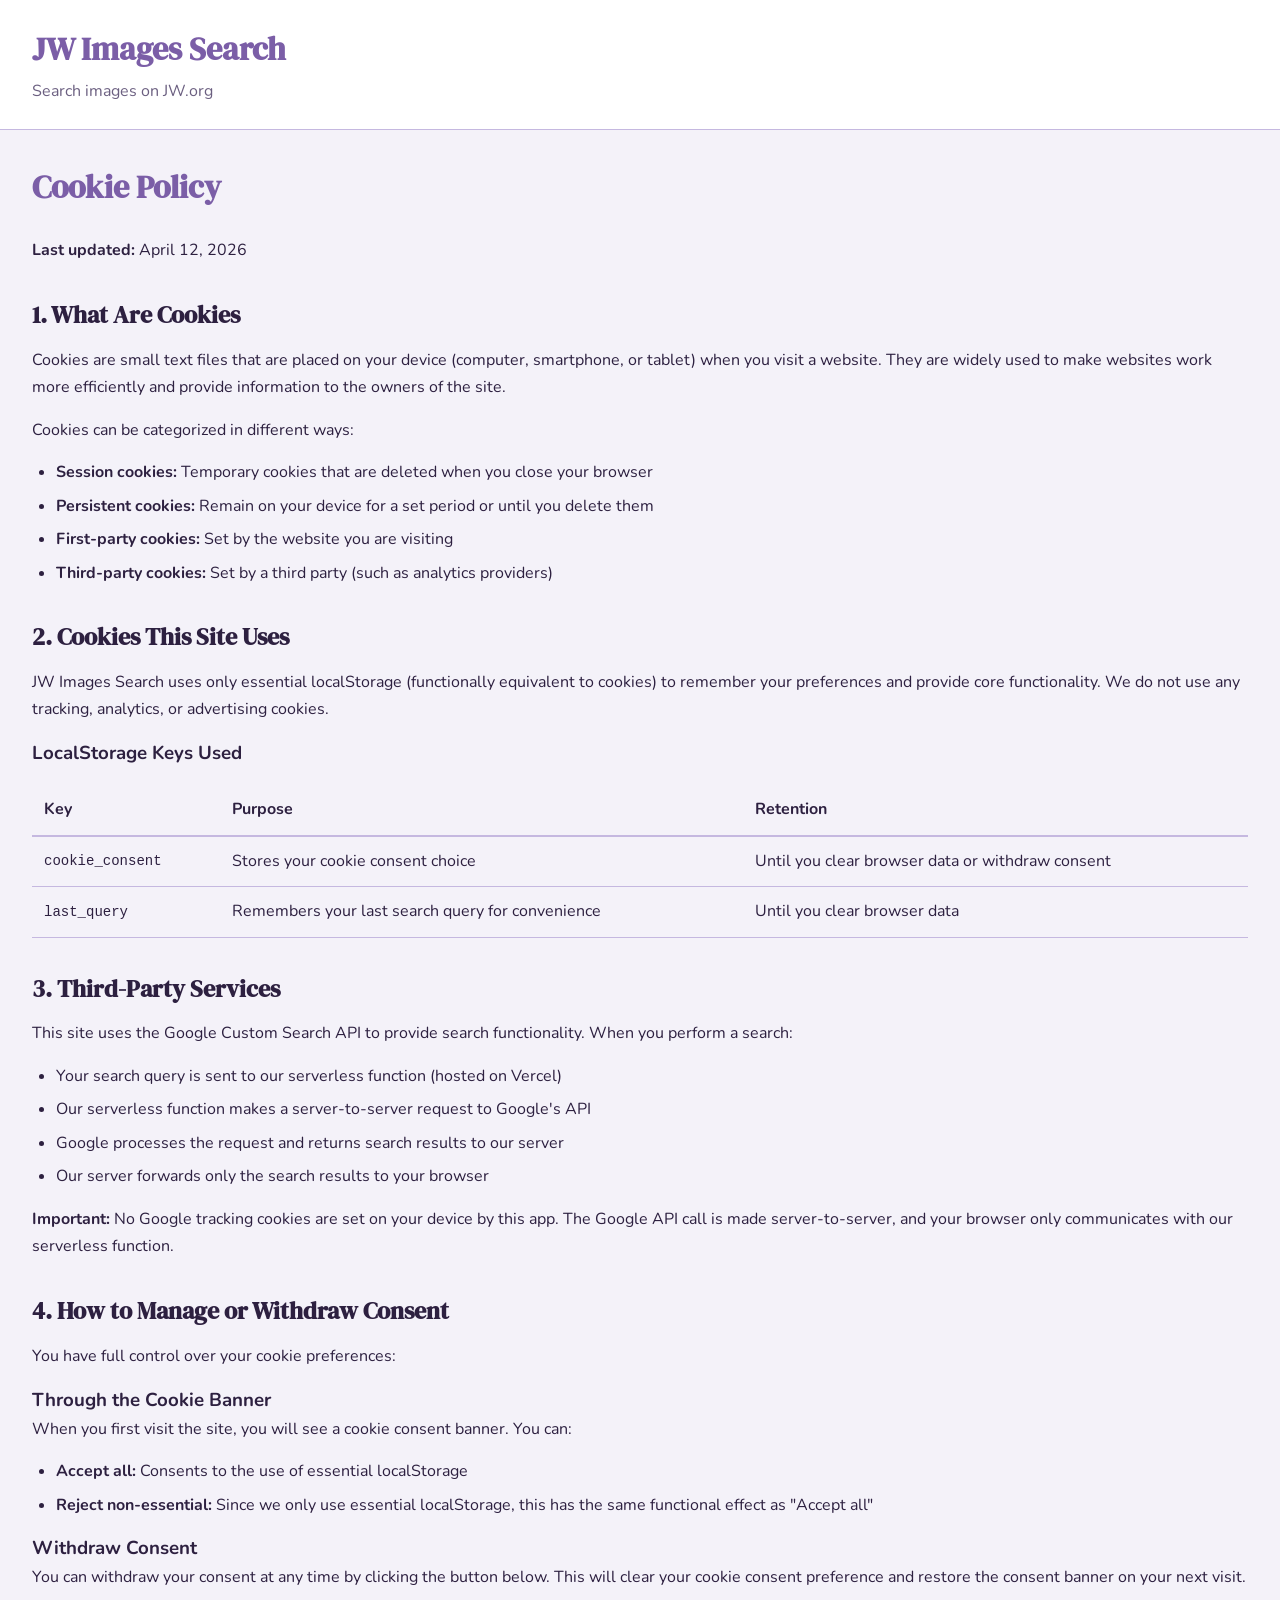
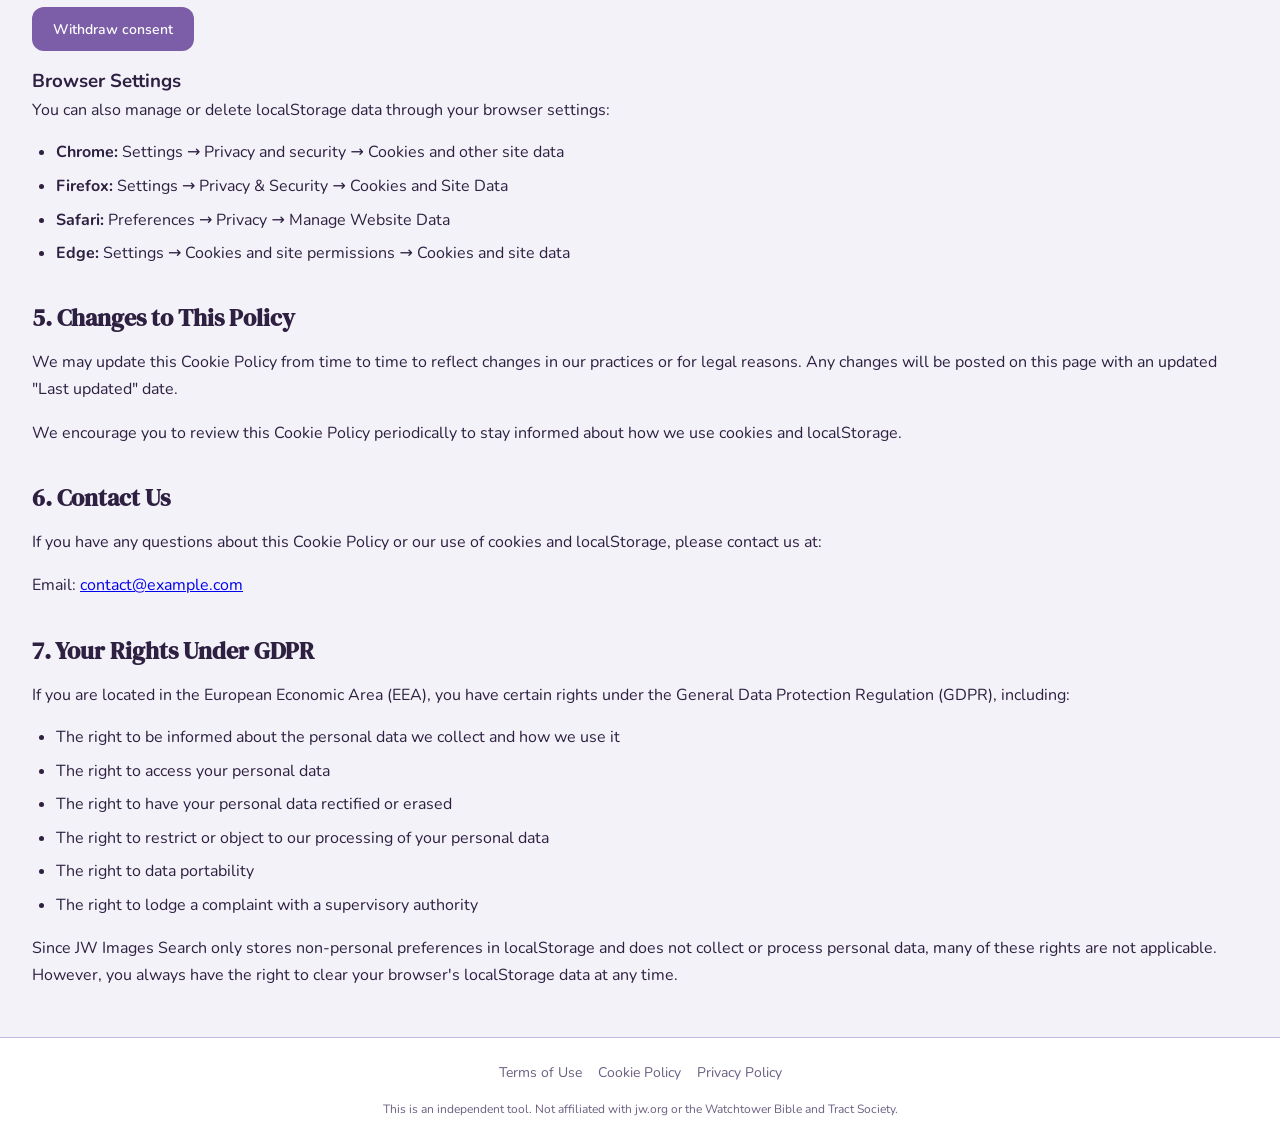
==== cookie-policy.html @ b86bfdc1 "First build" ====
<!DOCTYPE html>
<html lang="en">
<head>
  <meta charset="UTF-8">
  <meta name="viewport" content="width=device-width, initial-scale=1.0">
  <meta http-equiv="X-UA-Compatible" content="IE=edge">

  <title>Cookie Policy - JW Images Search</title>
  <meta name="description" content="Cookie Policy for JW Images Search - Information about how we use cookies">
  <meta name="theme-color" content="#7B5EA7">

  <link rel="canonical" href="https://YOUR_DOMAIN/cookie-policy.html">

  <!-- Google Fonts -->
  <link rel="preconnect" href="https://fonts.googleapis.com">
  <link rel="preconnect" href="https://fonts.gstatic.com" crossorigin>
  <link rel="stylesheet" href="https://fonts.googleapis.com/css2?family=DM+Serif+Display&family=Nunito:wght@400;500;600&display=swap">

  <!-- Stylesheet -->
  <link rel="stylesheet" href="/css/style.css">
</head>
<body>
  <a href="#main-content" class="skip-link">Skip to main content</a>

  <header role="banner">
    <div class="header-content">
      <h1 class="site-name"><a href="/" style="text-decoration: none; color: inherit;">JW Images Search</a></h1>
      <p class="site-tagline">Search images on JW.org</p>
    </div>
  </header>

  <main id="main-content" role="main" class="legal-page">
    <h1>Cookie Policy</h1>
    <p><strong>Last updated:</strong> <time datetime="2026-04-12">April 12, 2026</time></p>

    <h2>1. What Are Cookies</h2>
    <p>Cookies are small text files that are placed on your device (computer, smartphone, or tablet) when you visit a website. They are widely used to make websites work more efficiently and provide information to the owners of the site.</p>
    <p>Cookies can be categorized in different ways:</p>
    <ul>
      <li><strong>Session cookies:</strong> Temporary cookies that are deleted when you close your browser</li>
      <li><strong>Persistent cookies:</strong> Remain on your device for a set period or until you delete them</li>
      <li><strong>First-party cookies:</strong> Set by the website you are visiting</li>
      <li><strong>Third-party cookies:</strong> Set by a third party (such as analytics providers)</li>
    </ul>

    <h2>2. Cookies This Site Uses</h2>
    <p>JW Images Search uses only essential localStorage (functionally equivalent to cookies) to remember your preferences and provide core functionality. We do not use any tracking, analytics, or advertising cookies.</p>

    <h3>LocalStorage Keys Used</h3>
    <table style="width: 100%; border-collapse: collapse; margin: 1rem 0;">
      <thead>
        <tr style="border-bottom: 2px solid var(--colour-border);">
          <th style="text-align: left; padding: 0.75rem;">Key</th>
          <th style="text-align: left; padding: 0.75rem;">Purpose</th>
          <th style="text-align: left; padding: 0.75rem;">Retention</th>
        </tr>
      </thead>
      <tbody>
        <tr style="border-bottom: 1px solid var(--colour-border);">
          <td style="padding: 0.75rem; font-family: var(--font-mono); font-size: var(--text-sm);">cookie_consent</td>
          <td style="padding: 0.75rem;">Stores your cookie consent choice</td>
          <td style="padding: 0.75rem;">Until you clear browser data or withdraw consent</td>
        </tr>
        <tr style="border-bottom: 1px solid var(--colour-border);">
          <td style="padding: 0.75rem; font-family: var(--font-mono); font-size: var(--text-sm);">last_query</td>
          <td style="padding: 0.75rem;">Remembers your last search query for convenience</td>
          <td style="padding: 0.75rem;">Until you clear browser data</td>
        </tr>
      </tbody>
    </table>

    <h2>3. Third-Party Services</h2>
    <p>This site uses the Google Custom Search API to provide search functionality. When you perform a search:</p>
    <ul>
      <li>Your search query is sent to our serverless function (hosted on Vercel)</li>
      <li>Our serverless function makes a server-to-server request to Google's API</li>
      <li>Google processes the request and returns search results to our server</li>
      <li>Our server forwards only the search results to your browser</li>
    </ul>
    <p><strong>Important:</strong> No Google tracking cookies are set on your device by this app. The Google API call is made server-to-server, and your browser only communicates with our serverless function.</p>

    <h2>4. How to Manage or Withdraw Consent</h2>
    <p>You have full control over your cookie preferences:</p>

    <h3>Through the Cookie Banner</h3>
    <p>When you first visit the site, you will see a cookie consent banner. You can:</p>
    <ul>
      <li><strong>Accept all:</strong> Consents to the use of essential localStorage</li>
      <li><strong>Reject non-essential:</strong> Since we only use essential localStorage, this has the same functional effect as "Accept all"</li>
    </ul>

    <h3>Withdraw Consent</h3>
    <p>You can withdraw your consent at any time by clicking the button below. This will clear your cookie consent preference and restore the consent banner on your next visit.</p>
    <p>
      <button class="btn btn-primary" data-action="withdraw-consent" type="button">
        Withdraw consent
      </button>
    </p>

    <h3>Browser Settings</h3>
    <p>You can also manage or delete localStorage data through your browser settings:</p>
    <ul>
      <li><strong>Chrome:</strong> Settings → Privacy and security → Cookies and other site data</li>
      <li><strong>Firefox:</strong> Settings → Privacy & Security → Cookies and Site Data</li>
      <li><strong>Safari:</strong> Preferences → Privacy → Manage Website Data</li>
      <li><strong>Edge:</strong> Settings → Cookies and site permissions → Cookies and site data</li>
    </ul>

    <h2>5. Changes to This Policy</h2>
    <p>We may update this Cookie Policy from time to time to reflect changes in our practices or for legal reasons. Any changes will be posted on this page with an updated "Last updated" date.</p>
    <p>We encourage you to review this Cookie Policy periodically to stay informed about how we use cookies and localStorage.</p>

    <h2>6. Contact Us</h2>
    <p>If you have any questions about this Cookie Policy or our use of cookies and localStorage, please contact us at:</p>
    <p>Email: <a href="mailto:contact@example.com">contact@example.com</a></p>

    <h2>7. Your Rights Under GDPR</h2>
    <p>If you are located in the European Economic Area (EEA), you have certain rights under the General Data Protection Regulation (GDPR), including:</p>
    <ul>
      <li>The right to be informed about the personal data we collect and how we use it</li>
      <li>The right to access your personal data</li>
      <li>The right to have your personal data rectified or erased</li>
      <li>The right to restrict or object to our processing of your personal data</li>
      <li>The right to data portability</li>
      <li>The right to lodge a complaint with a supervisory authority</li>
    </ul>
    <p>Since JW Images Search only stores non-personal preferences in localStorage and does not collect or process personal data, many of these rights are not applicable. However, you always have the right to clear your browser's localStorage data at any time.</p>
  </main>

  <footer role="contentinfo">
    <div class="footer-content">
      <nav class="footer-links" aria-label="Footer navigation">
        <a href="/terms-of-use.html">Terms of Use</a>
        <a href="/cookie-policy.html">Cookie Policy</a>
        <a href="/privacy-policy.html">Privacy Policy</a>
      </nav>
      <p class="footer-disclaimer">
        This is an independent tool. Not affiliated with jw.org or the Watchtower Bible and Tract Society.
      </p>
    </div>
  </footer>

  <!-- Withdraw Consent Script -->
  <script>
    document.addEventListener('DOMContentLoaded', function() {
      const withdrawBtn = document.querySelector('[data-action="withdraw-consent"]');
      if (withdrawBtn) {
        withdrawBtn.addEventListener('click', function() {
          localStorage.removeItem('cookie_consent');
          window.location.reload();
        });
      }
    });
  </script>
</body>
</html>
---- css/style.css ----
/* JW Images Search - Lavender Dusk Design System */

:root {
  /* Base surfaces */
  --colour-bg:           #F4F2F9;
  --colour-surface:      #FFFFFF;
  --colour-surface-2:    #EDE9F6;

  /* Brand */
  --colour-primary:      #7B5EA7;
  --colour-primary-dark: #5C4280;
  --colour-accent:       #B39DDB;
  --colour-accent-light: #D8CFEF;

  /* Text */
  --colour-text:         #2D2040;
  --colour-text-muted:   #6B5F80;
  --colour-text-on-primary: #FFFFFF;

  /* Borders */
  --colour-border:       #C5B8E0;
  --colour-border-focus: #7B5EA7;

  /* Feedback */
  --colour-error:        #B00020;
  --colour-error-bg:     #FDECEA;
  --colour-success:      #1B6B3A;

  /* Spacing & shape */
  --radius-sm:    6px;
  --radius-md:    12px;
  --radius-lg:    20px;
  --shadow-card:  0 2px 8px rgba(75, 50, 120, 0.10);
  --shadow-modal: 0 8px 32px rgba(75, 50, 120, 0.22);

  /* Typography scale */
  --font-display: 'DM Serif Display', Georgia, serif;
  --font-body:    'Nunito', system-ui, sans-serif;
  --font-mono:    'JetBrains Mono', monospace;
  --text-xs:   0.75rem;
  --text-sm:   0.875rem;
  --text-base: 1rem;
  --text-lg:   1.125rem;
  --text-xl:   1.5rem;
  --text-2xl:  2rem;
  --text-3xl:  2.75rem;
}

/* Reset & Base */
*, *::before, *::after {
  box-sizing: border-box;
  margin: 0;
  padding: 0;
}

html {
  font-size: 16px;
  scroll-behavior: smooth;
}

@media (prefers-reduced-motion: reduce) {
  html {
    scroll-behavior: auto;
  }
}

body {
  font-family: var(--font-body);
  font-size: var(--text-base);
  color: var(--colour-text);
  background: var(--colour-bg);
  line-height: 1.6;
  min-height: 100vh;
  display: flex;
  flex-direction: column;
}

/* Skip Link */
.skip-link {
  position: absolute;
  top: -100%;
  left: 1rem;
  background: var(--colour-primary);
  color: var(--colour-text-on-primary);
  padding: 0.5rem 1rem;
  border-radius: var(--radius-md);
  font-weight: 600;
  z-index: 9999;
  transition: top 0.2s;
}

@media (prefers-reduced-motion: no-preference) {
  .skip-link {
    transition: top 0.2s;
  }
}

.skip-link:focus {
  top: 1rem;
  outline: 3px solid var(--colour-border-focus);
  outline-offset: 3px;
}

/* Focus Styles */
:focus {
  outline: 3px solid var(--colour-border-focus);
  outline-offset: 3px;
}

:focus:not(:focus-visible) {
  outline: none;
}

:focus-visible {
  outline: 3px solid var(--colour-border-focus);
  outline-offset: 3px;
}

/* Header */
header[role="banner"] {
  background: var(--colour-surface);
  border-bottom: 1px solid var(--colour-border);
  padding: 1.5rem 2rem;
}

.header-content {
  max-width: 1400px;
  margin: 0 auto;
}

.site-name {
  font-family: var(--font-display);
  font-size: var(--text-2xl);
  color: var(--colour-primary);
  margin: 0;
}

.site-tagline {
  color: var(--colour-text-muted);
  font-size: var(--text-base);
  margin-top: 0.25rem;
}

/* Main Content */
main {
  flex: 1;
  max-width: 1400px;
  margin: 0 auto;
  padding: 2rem;
  width: 100%;
}

/* Search Section */
.search-section {
  margin-bottom: 2rem;
}

.search-form {
  display: flex;
  gap: 0.75rem;
  max-width: 600px;
  margin: 0 auto;
}

.search-input-wrapper {
  flex: 1;
  position: relative;
}

.search-input {
  width: 100%;
  padding: 0.75rem 1rem;
  font-size: var(--text-base);
  font-family: var(--font-body);
  border: 2px solid var(--colour-border);
  border-radius: var(--radius-md);
  background: var(--colour-surface);
  color: var(--colour-text);
  transition: border-color 0.15s;
}

.search-input:focus {
  border-color: var(--colour-primary);
  outline: none;
  box-shadow: 0 0 0 3px var(--colour-accent-light);
}

.search-input::placeholder {
  color: var(--colour-text-muted);
}

.search-error {
  color: var(--colour-error);
  font-size: var(--text-sm);
  margin-top: 0.5rem;
  display: none;
}

.search-error[aria-hidden="false"] {
  display: block;
}

.search-button {
  display: inline-flex;
  align-items: center;
  gap: 0.5rem;
  padding: 0.75rem 1.5rem;
  background: var(--colour-primary);
  color: var(--colour-text-on-primary);
  border: none;
  border-radius: var(--radius-md);
  font-family: var(--font-body);
  font-size: var(--text-base);
  font-weight: 600;
  cursor: pointer;
  transition: background 0.15s, transform 0.1s;
  min-height: 48px;
  min-width: 48px;
}

@media (prefers-reduced-motion: no-preference) {
  .search-button {
    transition: background 0.15s, transform 0.1s;
  }
}

.search-button:hover {
  background: var(--colour-primary-dark);
}

.search-button:active {
  transform: scale(0.97);
}

.search-button svg {
  width: 20px;
  height: 20px;
}

/* Results Section */
.results-section {
  margin-top: 2rem;
}

.results-info {
  text-align: center;
  color: var(--colour-text-muted);
  margin-bottom: 1rem;
  font-size: var(--text-sm);
}

.results-grid {
  column-count: 2;
  column-gap: 12px;
}

@media (min-width: 600px) {
  .results-grid {
    column-count: 3;
  }
}

@media (min-width: 900px) {
  .results-grid {
    column-count: 4;
  }
}

@media (min-width: 1200px) {
  .results-grid {
    column-count: 5;
  }
}

@supports (grid-template-rows: masonry) {
  .results-grid {
    display: grid;
    grid-template-columns: repeat(auto-fill, minmax(180px, 1fr));
    grid-template-rows: masonry;
    gap: 12px;
    column-count: unset;
  }
}

.result-card {
  break-inside: avoid;
  margin-bottom: 12px;
  opacity: 0;
  transform: translateY(12px);
}

@media (prefers-reduced-motion: no-preference) {
  .result-card {
    animation: fadeIn 0.3s ease forwards;
  }

  @keyframes fadeIn {
    to {
      opacity: 1;
      transform: translateY(0);
    }
  }
}

.card-trigger {
  display: block;
  width: 100%;
  padding: 0;
  border: none;
  background: transparent;
  cursor: pointer;
  position: relative;
  border-radius: var(--radius-md);
  overflow: hidden;
  min-height: 48px;
  min-width: 48px;
}

.card-trigger img {
  display: block;
  width: 100%;
  height: auto;
  border-radius: var(--radius-md);
  background: var(--colour-accent-light);
}

.card-overlay {
  position: absolute;
  bottom: 0;
  left: 0;
  right: 0;
  background: linear-gradient(transparent, rgba(0, 0, 0, 0.7));
  padding: 2rem 0.75rem 0.75rem;
  opacity: 0;
  transition: opacity 0.2s;
}

@media (prefers-reduced-motion: no-preference) {
  .card-overlay {
    transition: opacity 0.2s;
  }
}

.card-trigger:hover .card-overlay,
.card-trigger:focus .card-overlay {
  opacity: 1;
}

.card-domain {
  color: var(--colour-text-on-primary);
  font-size: var(--text-xs);
  font-weight: 600;
}

/* Spinner */
.spinner-container {
  display: flex;
  justify-content: center;
  padding: 2rem;
}

.spinner {
  width: 32px;
  height: 32px;
  border: 3px solid var(--colour-accent-light);
  border-top-color: var(--colour-primary);
  border-radius: 50%;
}

@media (prefers-reduced-motion: no-preference) {
  .spinner {
    animation: spin 0.8s linear infinite;
  }

  @keyframes spin {
    to {
      transform: rotate(360deg);
    }
  }
}

/* Infinite Scroll Sentinel */
.scroll-sentinel {
  height: 1px;
  width: 100%;
}

/* Lightbox */
#lightbox {
  display: none;
  position: fixed;
  inset: 0;
  z-index: 500;
  align-items: center;
  justify-content: center;
}

#lightbox[aria-hidden="false"] {
  display: flex;
}

.lightbox-backdrop {
  position: absolute;
  inset: 0;
  background: rgba(20, 10, 40, 0.75);
}

.lightbox-panel {
  position: relative;
  background: var(--colour-surface);
  border-radius: var(--radius-lg);
  max-width: min(90vw, 900px);
  max-height: 90vh;
  overflow-y: auto;
  padding: 1.5rem;
  display: flex;
  flex-direction: column;
  gap: 1rem;
  z-index: 1;
}

.lightbox-close {
  position: absolute;
  top: 1rem;
  right: 1rem;
  width: 40px;
  height: 40px;
  border: none;
  background: var(--colour-surface-2);
  border-radius: var(--radius-md);
  cursor: pointer;
  display: flex;
  align-items: center;
  justify-content: center;
  transition: background 0.15s;
  min-height: 44px;
  min-width: 44px;
}

@media (prefers-reduced-motion: no-preference) {
  .lightbox-close {
    transition: background 0.15s;
  }
}

.lightbox-close:hover {
  background: var(--colour-accent-light);
}

.lightbox-close svg {
  width: 24px;
  height: 24px;
  color: var(--colour-text);
}

.lightbox-img-wrap {
  display: flex;
  justify-content: center;
}

.lightbox-img-wrap img {
  max-width: 100%;
  max-height: 65vh;
  object-fit: contain;
  border-radius: var(--radius-md);
}

.lightbox-footer {
  display: flex;
  flex-wrap: wrap;
  justify-content: space-between;
  align-items: center;
  gap: 1rem;
}

.lightbox-title {
  font-size: var(--text-base);
  color: var(--colour-text);
  margin: 0;
  flex: 1;
}

.lightbox-source {
  display: inline-flex;
  align-items: center;
  gap: 0.5rem;
  padding: 0.55rem 1.2rem;
  background: var(--colour-primary);
  color: var(--colour-text-on-primary);
  border-radius: var(--radius-md);
  text-decoration: none;
  font-weight: 600;
  font-size: var(--text-sm);
  transition: background 0.15s;
  min-height: 44px;
}

@media (prefers-reduced-motion: no-preference) {
  .lightbox-source {
    transition: background 0.15s;
  }
}

.lightbox-source:hover {
  background: var(--colour-primary-dark);
}

.lightbox-source svg {
  width: 16px;
  height: 16px;
}

/* Cookie Banner */
.cookie-banner {
  position: sticky;
  bottom: 0;
  background: var(--colour-surface-2);
  border-top: 1px solid var(--colour-border);
  padding: 1rem 1.5rem;
  display: flex;
  flex-wrap: wrap;
  gap: 0.75rem;
  align-items: center;
  z-index: 100;
}

.cookie-banner-text {
  flex: 1 1 100%;
  font-size: var(--text-sm);
  color: var(--colour-text);
}

@media (min-width: 600px) {
  .cookie-banner-text {
    flex-basis: auto;
  }
}

.cookie-banner a {
  color: var(--colour-primary);
  text-decoration: underline;
}

/* Buttons */
.btn {
  display: inline-flex;
  align-items: center;
  gap: 0.4rem;
  padding: 0.55rem 1.2rem;
  border-radius: var(--radius-md);
  font-family: var(--font-body);
  font-size: var(--text-sm);
  font-weight: 600;
  cursor: pointer;
  border: 2px solid transparent;
  transition: background 0.15s, border-color 0.15s, transform 0.1s;
  min-height: 44px;
}

@media (prefers-reduced-motion: no-preference) {
  .btn {
    transition: background 0.15s, border-color 0.15s, transform 0.1s;
  }
}

.btn:active {
  transform: scale(0.97);
}

.btn-primary {
  background: var(--colour-primary);
  color: var(--colour-text-on-primary);
}

.btn-primary:hover {
  background: var(--colour-primary-dark);
}

.btn-ghost {
  background: transparent;
  border-color: var(--colour-border);
  color: var(--colour-text);
}

.btn-ghost:hover {
  background: var(--colour-accent-light);
}

/* Footer */
footer[role="contentinfo"] {
  background: var(--colour-surface);
  border-top: 1px solid var(--colour-border);
  padding: 1.5rem 2rem;
  margin-top: auto;
}

.footer-content {
  max-width: 1400px;
  margin: 0 auto;
  text-align: center;
}

.footer-links {
  display: flex;
  flex-wrap: wrap;
  justify-content: center;
  gap: 1rem;
  margin-bottom: 1rem;
}

.footer-links a {
  color: var(--colour-text-muted);
  text-decoration: none;
  font-size: var(--text-sm);
}

.footer-links a:hover {
  color: var(--colour-primary);
  text-decoration: underline;
}

.footer-disclaimer {
  color: var(--colour-text-muted);
  font-size: var(--text-xs);
  max-width: 600px;
  margin: 0 auto;
}

/* Legal Pages */
.legal-page main {
  max-width: 800px;
}

.legal-page h1 {
  font-family: var(--font-display);
  font-size: var(--text-2xl);
  color: var(--colour-primary);
  margin-bottom: 1.5rem;
}

.legal-page h2 {
  font-family: var(--font-display);
  font-size: var(--text-xl);
  color: var(--colour-text);
  margin-top: 2rem;
  margin-bottom: 0.75rem;
}

.legal-page p {
  margin-bottom: 1rem;
  line-height: 1.7;
}

.legal-page ul {
  margin-bottom: 1rem;
  padding-left: 1.5rem;
}

.legal-page li {
  margin-bottom: 0.5rem;
}

/* Utility Classes */
.visually-hidden {
  position: absolute;
  width: 1px;
  height: 1px;
  padding: 0;
  margin: -1px;
  overflow: hidden;
  clip: rect(0, 0, 0, 0);
  white-space: nowrap;
  border: 0;
}

.text-center {
  text-align: center;
}

.mt-1 { margin-top: 0.5rem; }
.mt-2 { margin-top: 1rem; }
.mt-3 { margin-top: 1.5rem; }
.mb-1 { margin-bottom: 0.5rem; }
.mb-2 { margin-bottom: 1rem; }
.mb-3 { margin-bottom: 1.5rem; }

/* Empty State */
.empty-state {
  text-align: center;
  padding: 4rem 2rem;
  color: var(--colour-text-muted);
}

.empty-state-icon {
  width: 64px;
  height: 64px;
  margin-bottom: 1rem;
  opacity: 0.5;
}

/* Error State */
.error-state {
  text-align: center;
  padding: 2rem;
  background: var(--colour-error-bg);
  border-radius: var(--radius-md);
  color: var(--colour-error);
}

/* Loading State */
.loading-state {
  text-align: center;
  padding: 2rem;
  color: var(--colour-text-muted);
}
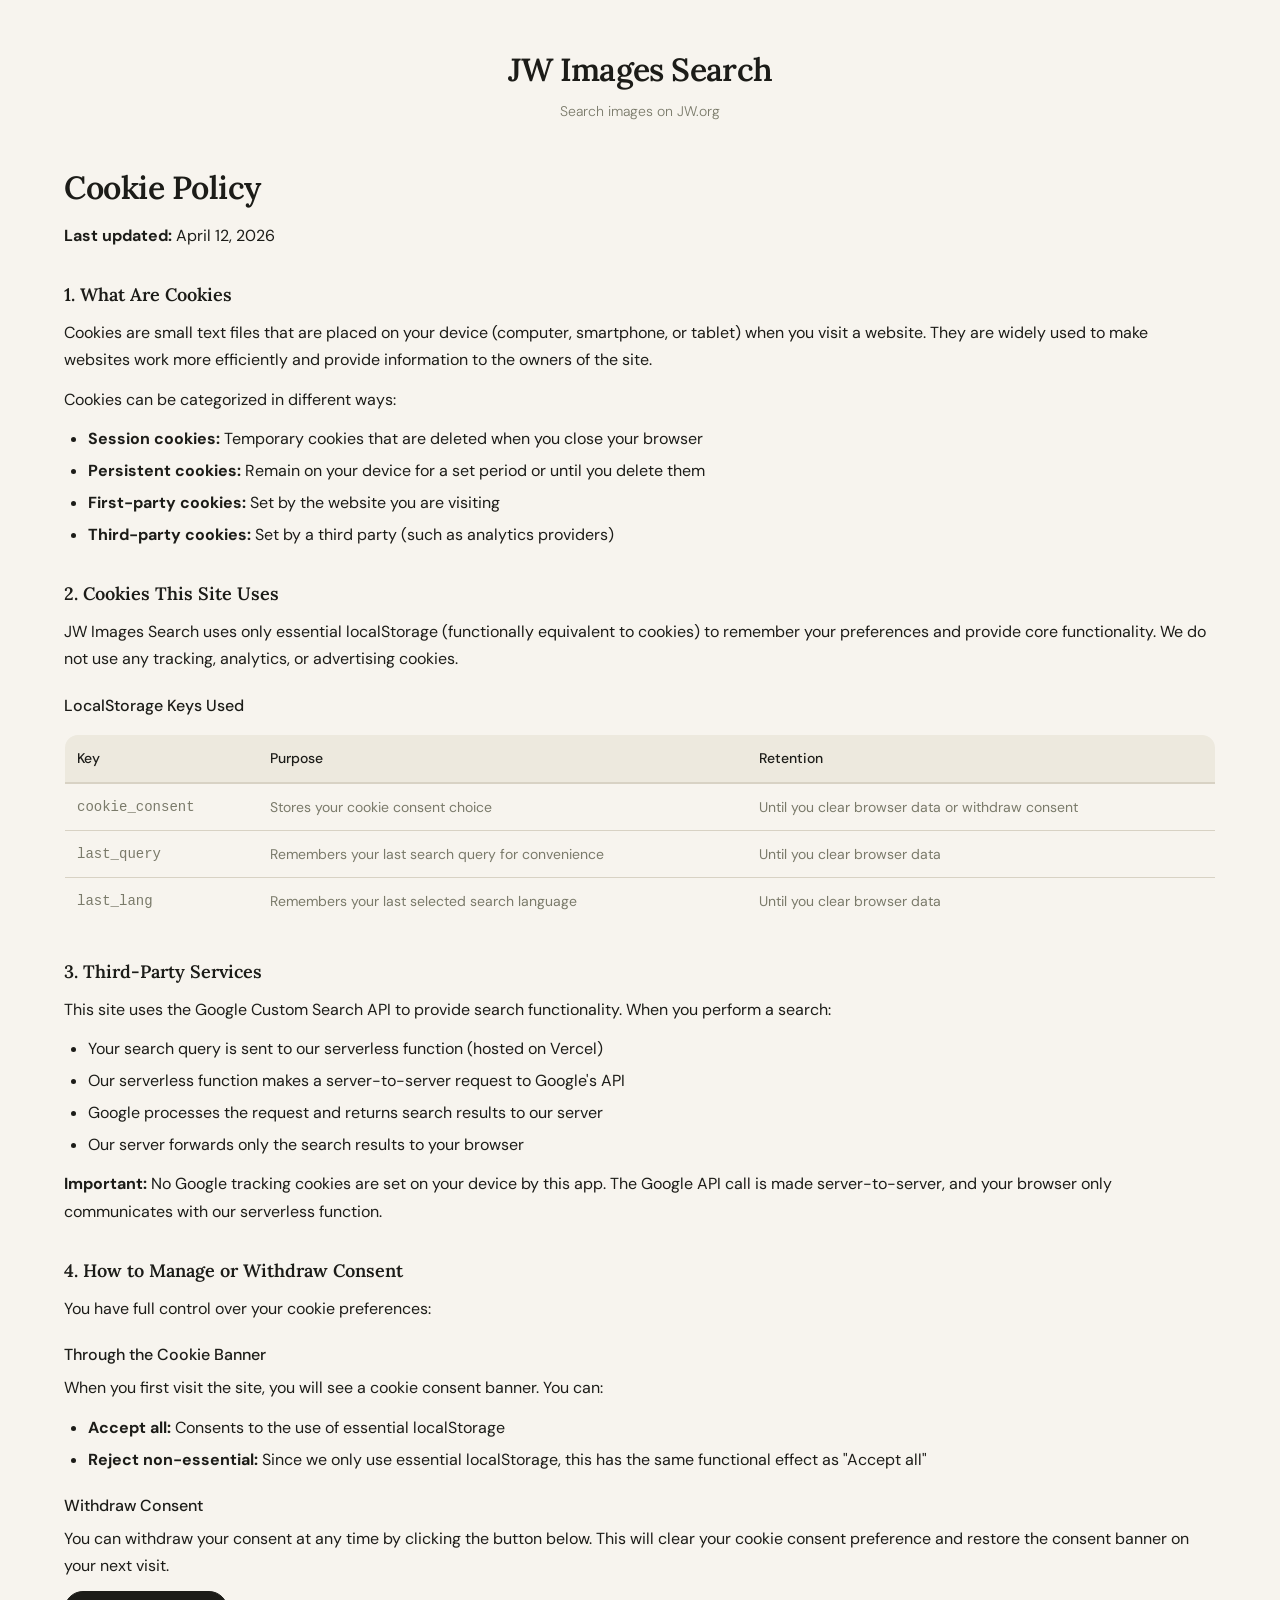
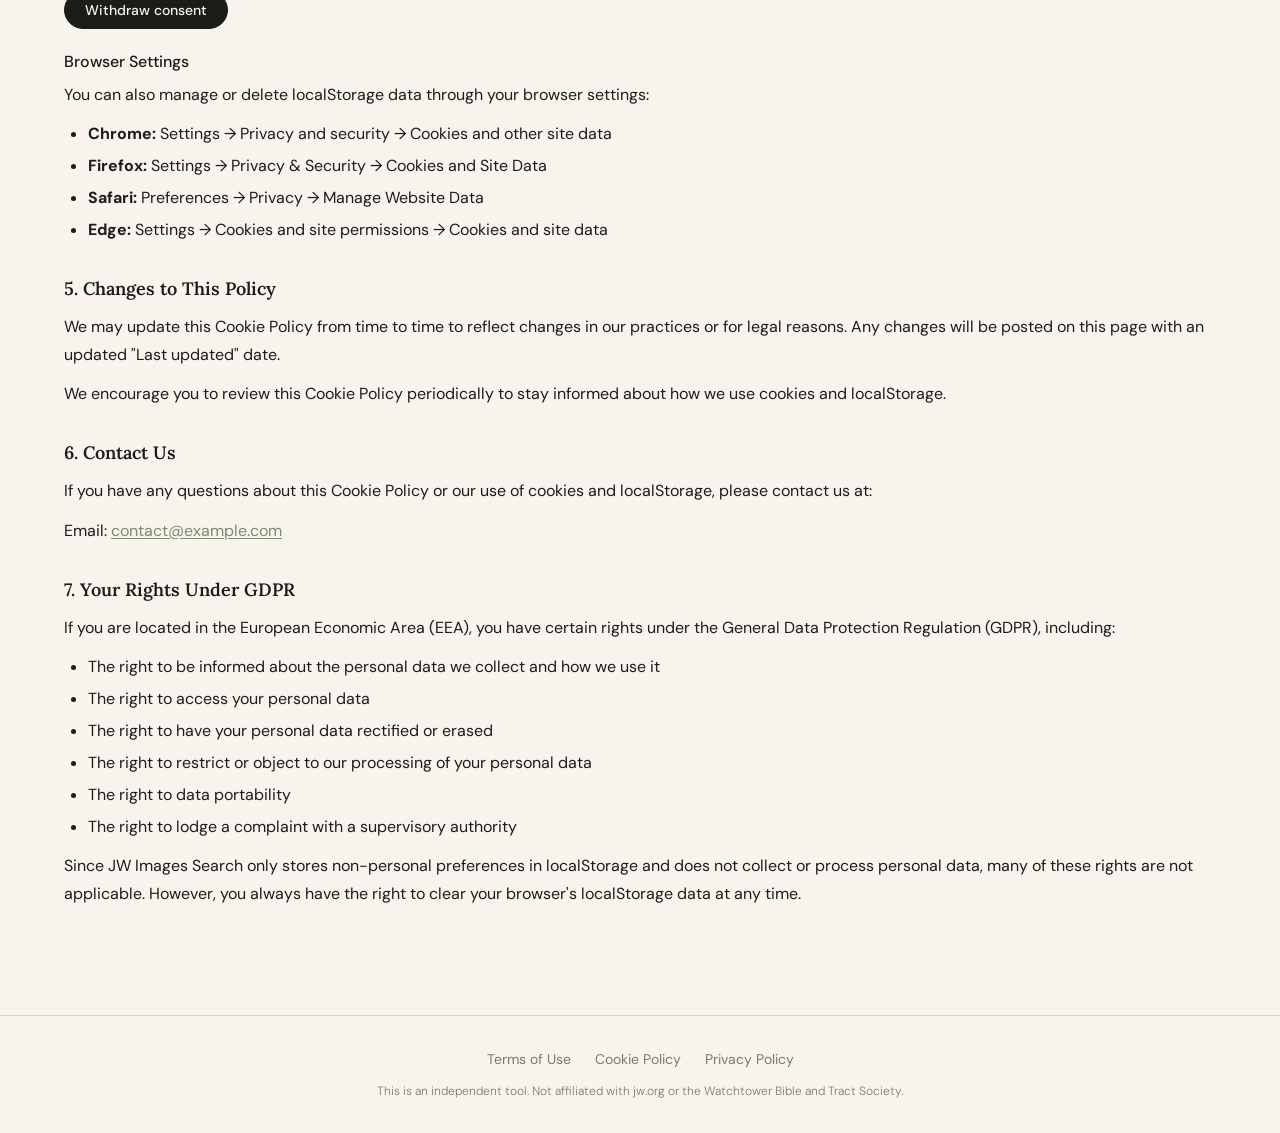
==== commit 9b028eaa: "More languages support" ====
--- a/cookie-policy.html
+++ b/cookie-policy.html
@@ -64,6 +64,11 @@
         <tr style="border-bottom: 1px solid var(--colour-border);">
           <td style="padding: 0.75rem; font-family: var(--font-mono); font-size: var(--text-sm);">last_query</td>
           <td style="padding: 0.75rem;">Remembers your last search query for convenience</td>
+          <td style="padding: 0.75rem;">Until you clear browser data</td>
+        </tr>
+        <tr style="border-bottom: 1px solid var(--colour-border);">
+          <td style="padding: 0.75rem; font-family: var(--font-mono); font-size: var(--text-sm);">last_lang</td>
+          <td style="padding: 0.75rem;">Remembers your last selected search language</td>
           <td style="padding: 0.75rem;">Until you clear browser data</td>
         </tr>
       </tbody>
--- a/css/style.css
+++ b/css/style.css
@@ -1,42 +1,57 @@
-/* JW Images Search - Lavender Dusk Design System */
-
+/* ============================================================
+   JW Images Search — Sand & Sage Design System
+   Warm parchment palette · Editorial serif · Rounded corners
+   ============================================================ */
+
+@import url('https://fonts.googleapis.com/css2?family=Lora:ital,wght@0,400;0,600;1,400&family=DM+Sans:wght@300;400;500&display=swap');
+
+/* ── Tokens ─────────────────────────────────────────────── */
 :root {
-  /* Base surfaces */
-  --colour-bg:           #F4F2F9;
-  --colour-surface:      #FFFFFF;
-  --colour-surface-2:    #EDE9F6;
+  /* Surfaces */
+  --colour-bg:            #F7F4EE;
+  --colour-surface:       #FFFFFF;
+  --colour-surface-2:     #EDE9DE;
+  --colour-surface-3:     #E4DFD2;
 
   /* Brand */
-  --colour-primary:      #7B5EA7;
-  --colour-primary-dark: #5C4280;
-  --colour-accent:       #B39DDB;
-  --colour-accent-light: #D8CFEF;
+  --colour-primary:       #1C1C18;
+  --colour-primary-hover: #3A3A34;
+  --colour-accent:        #7A8C6E;   /* sage green */
+  --colour-accent-light:  #C8D4BE;
+  --colour-accent-warm:   #B5935A;   /* warm sand */
 
   /* Text */
-  --colour-text:         #2D2040;
-  --colour-text-muted:   #6B5F80;
-  --colour-text-on-primary: #FFFFFF;
+  --colour-text:          #1C1C18;
+  --colour-text-muted:    #7A7A6A;
+  --colour-text-on-primary: #F7F4EE;
 
   /* Borders */
-  --colour-border:       #C5B8E0;
-  --colour-border-focus: #7B5EA7;
+  --colour-border:        #D8D2C4;
+  --colour-border-focus:  #7A8C6E;
 
   /* Feedback */
-  --colour-error:        #B00020;
-  --colour-error-bg:     #FDECEA;
-  --colour-success:      #1B6B3A;
-
-  /* Spacing & shape */
-  --radius-sm:    6px;
-  --radius-md:    12px;
-  --radius-lg:    20px;
-  --shadow-card:  0 2px 8px rgba(75, 50, 120, 0.10);
-  --shadow-modal: 0 8px 32px rgba(75, 50, 120, 0.22);
-
-  /* Typography scale */
-  --font-display: 'DM Serif Display', Georgia, serif;
-  --font-body:    'Nunito', system-ui, sans-serif;
+  --colour-error:         #9B3A2A;
+  --colour-error-bg:      #F9EDE9;
+  --colour-success:       #3A6B3A;
+
+  /* Shape — rounded like Variant A */
+  --radius-xs:   6px;
+  --radius-sm:   10px;
+  --radius-md:   14px;
+  --radius-lg:   20px;
+  --radius-xl:   28px;
+  --radius-pill: 999px;
+
+  /* Elevation */
+  --shadow-card:    0 1px 3px rgba(28, 28, 24, 0.06), 0 4px 16px rgba(28, 28, 24, 0.05);
+  --shadow-modal:   0 8px 40px rgba(28, 28, 24, 0.18);
+  --shadow-input:   0 0 0 3px rgba(122, 140, 110, 0.25);
+
+  /* Typography */
+  --font-display: 'Lora', Georgia, serif;
+  --font-body:    'DM Sans', system-ui, sans-serif;
   --font-mono:    'JetBrains Mono', monospace;
+
   --text-xs:   0.75rem;
   --text-sm:   0.875rem;
   --text-base: 1rem;
@@ -46,282 +61,297 @@
   --text-3xl:  2.75rem;
 }
 
-/* Reset & Base */
+/* ── Reset ───────────────────────────────────────────────── */
 *, *::before, *::after {
   box-sizing: border-box;
   margin: 0;
   padding: 0;
 }
 
-html {
-  font-size: 16px;
-  scroll-behavior: smooth;
-}
-
-@media (prefers-reduced-motion: reduce) {
-  html {
-    scroll-behavior: auto;
-  }
-}
+html { scroll-behavior: smooth; }
 
 body {
   font-family: var(--font-body);
   font-size: var(--text-base);
-  color: var(--colour-text);
-  background: var(--colour-bg);
+  font-weight: 400;
+  color: var(--colour-text);
+  background-color: var(--colour-bg);
   line-height: 1.6;
-  min-height: 100vh;
-  display: flex;
-  flex-direction: column;
-}
-
-/* Skip Link */
+  -webkit-font-smoothing: antialiased;
+}
+
+/* ── Skip link ───────────────────────────────────────────── */
 .skip-link {
   position: absolute;
   top: -100%;
   left: 1rem;
-  background: var(--colour-primary);
+  background: var(--colour-accent);
   color: var(--colour-text-on-primary);
-  padding: 0.5rem 1rem;
-  border-radius: var(--radius-md);
-  font-weight: 600;
+  padding: 0.5rem 1.25rem;
+  border-radius: var(--radius-pill);
+  font-weight: 500;
+  font-size: var(--text-sm);
   z-index: 9999;
+  text-decoration: none;
   transition: top 0.2s;
 }
-
-@media (prefers-reduced-motion: no-preference) {
-  .skip-link {
-    transition: top 0.2s;
-  }
-}
-
-.skip-link:focus {
-  top: 1rem;
-  outline: 3px solid var(--colour-border-focus);
-  outline-offset: 3px;
-}
-
-/* Focus Styles */
-:focus {
-  outline: 3px solid var(--colour-border-focus);
-  outline-offset: 3px;
-}
-
-:focus:not(:focus-visible) {
-  outline: none;
-}
-
-:focus-visible {
-  outline: 3px solid var(--colour-border-focus);
-  outline-offset: 3px;
-}
-
-/* Header */
+.skip-link:focus { top: 1rem; }
+
+/* ── Header ──────────────────────────────────────────────── */
 header[role="banner"] {
-  background: var(--colour-surface);
-  border-bottom: 1px solid var(--colour-border);
-  padding: 1.5rem 2rem;
+  background: transparent;
+  padding: 2.75rem 2rem 0;
 }
 
 .header-content {
-  max-width: 1400px;
+  max-width: 900px;
   margin: 0 auto;
+  text-align: center;
 }
 
 .site-name {
   font-family: var(--font-display);
   font-size: var(--text-2xl);
-  color: var(--colour-primary);
-  margin: 0;
+  font-weight: 600;
+  color: var(--colour-text);
+  letter-spacing: -0.02em;
+}
+
+.site-name a {
+  text-decoration: none;
+  color: inherit;
 }
 
 .site-tagline {
+  font-size: var(--text-sm);
   color: var(--colour-text-muted);
-  font-size: var(--text-base);
-  margin-top: 0.25rem;
-}
-
-/* Main Content */
-main {
-  flex: 1;
-  max-width: 1400px;
+  font-weight: 300;
+  margin-top: 0.3rem;
+}
+
+/* ── Main ────────────────────────────────────────────────── */
+main[role="main"] {
+  max-width: 1200px;
   margin: 0 auto;
-  padding: 2rem;
+  padding: 2.5rem 1.5rem 4rem;
+}
+
+/* ── Search section ──────────────────────────────────────── */
+.search-section {
+  display: flex;
+  justify-content: center;
+  padding: 1.75rem 0 2.5rem;
+}
+
+.search-form {
+  display: flex;
+  gap: 10px;
   width: 100%;
-}
-
-/* Search Section */
-.search-section {
-  margin-bottom: 2rem;
-}
-
-.search-form {
-  display: flex;
-  gap: 0.75rem;
-  max-width: 600px;
-  margin: 0 auto;
+  max-width: 580px;
+  align-items: flex-start;
 }
 
 .search-input-wrapper {
   flex: 1;
-  position: relative;
+  display: flex;
+  flex-direction: column;
+  gap: 6px;
 }
 
 .search-input {
   width: 100%;
-  padding: 0.75rem 1rem;
+  height: 48px;
+  padding: 0 1.1rem;
+  font-family: var(--font-body);
   font-size: var(--text-base);
-  font-family: var(--font-body);
-  border: 2px solid var(--colour-border);
+  font-weight: 400;
+  color: var(--colour-text);
+  background: var(--colour-surface);
+  border: 1.5px solid var(--colour-border);
   border-radius: var(--radius-md);
-  background: var(--colour-surface);
-  color: var(--colour-text);
-  transition: border-color 0.15s;
-}
-
-.search-input:focus {
-  border-color: var(--colour-primary);
   outline: none;
-  box-shadow: 0 0 0 3px var(--colour-accent-light);
+  transition: border-color 0.18s, box-shadow 0.18s;
+  -webkit-appearance: none;
+  appearance: none;
 }
 
 .search-input::placeholder {
   color: var(--colour-text-muted);
-}
+  font-weight: 300;
+}
+
+.search-input:hover {
+  border-color: #BBB5A5;
+}
+
+.search-input:focus {
+  border-color: var(--colour-border-focus);
+}
+
+/* Hide browser search cancel button */
+.search-input::-webkit-search-cancel-button { display: none; }
 
 .search-error {
+  font-size: var(--text-sm);
   color: var(--colour-error);
-  font-size: var(--text-sm);
-  margin-top: 0.5rem;
+  background: var(--colour-error-bg);
+  padding: 0.4rem 0.8rem;
+  border-radius: var(--radius-sm);
   display: none;
 }
-
-.search-error[aria-hidden="false"] {
-  display: block;
-}
+.search-error[aria-hidden="false"] { display: block; }
 
 .search-button {
-  display: inline-flex;
-  align-items: center;
-  gap: 0.5rem;
-  padding: 0.75rem 1.5rem;
+  width: 48px;
+  height: 48px;
+  flex-shrink: 0;
   background: var(--colour-primary);
   color: var(--colour-text-on-primary);
   border: none;
   border-radius: var(--radius-md);
+  cursor: pointer;
+  display: flex;
+  align-items: center;
+  justify-content: center;
+  transition: background 0.15s, transform 0.1s;
+}
+
+.search-button svg {
+  width: 18px;
+  height: 18px;
+  stroke: currentColor;
+}
+
+.search-button:hover {
+  background: var(--colour-primary-hover);
+}
+
+.search-button:active {
+  transform: scale(0.95);
+}
+
+.search-button:focus-visible {
+  outline: 2px solid var(--colour-border-focus);
+  outline-offset: 3px;
+}
+
+.lang-select {
+  height: 48px;
+  padding: 0 2rem 0 0.85rem;
+  border: 2px solid var(--colour-border);
+  border-radius: var(--radius-md);
+  background-color: var(--colour-surface);
+  background-image: url("data:image/svg+xml,%3Csvg xmlns='http://www.w3.org/2000/svg' width='12' height='8' viewBox='0 0 12 8'%3E%3Cpath d='M1 1l5 5 5-5' stroke='%237B5EA7' stroke-width='2' fill='none' stroke-linecap='round'/%3E%3C/svg%3E");
+  background-repeat: no-repeat;
+  background-position: right 0.65rem center;
+  appearance: none;
+  -webkit-appearance: none;
+  color: var(--colour-text);
   font-family: var(--font-body);
-  font-size: var(--text-base);
-  font-weight: 600;
+  font-size: var(--text-sm);
+  font-weight: 500;
   cursor: pointer;
-  transition: background 0.15s, transform 0.1s;
-  min-height: 48px;
-  min-width: 48px;
-}
-
-@media (prefers-reduced-motion: no-preference) {
-  .search-button {
-    transition: background 0.15s, transform 0.1s;
-  }
-}
-
-.search-button:hover {
-  background: var(--colour-primary-dark);
-}
-
-.search-button:active {
-  transform: scale(0.97);
-}
-
-.search-button svg {
-  width: 20px;
-  height: 20px;
-}
-
-/* Results Section */
+  transition: border-color 0.15s;
+  flex-shrink: 0;
+}
+
+.lang-select:hover {
+  border-color: var(--colour-primary);
+}
+
+.lang-select:focus {
+  outline: 3px solid var(--colour-border-focus);
+  outline-offset: 3px;
+  border-color: var(--colour-primary);
+}
+
+.lang-select option {
+  background-color: var(--colour-surface);
+  color: var(--colour-text);
+}
+
+@media (max-width: 360px) {
+  .lang-select {
+    width: 100%;
+  }
+}
+
+/* ── Results section ─────────────────────────────────────── */
 .results-section {
-  margin-top: 2rem;
+  min-height: 200px;
 }
 
 .results-info {
-  text-align: center;
+  font-size: var(--text-sm);
   color: var(--colour-text-muted);
-  margin-bottom: 1rem;
-  font-size: var(--text-sm);
-}
-
+  margin-bottom: 1.25rem;
+  font-weight: 300;
+}
+
+/* ── Masonry grid ────────────────────────────────────────── */
 .results-grid {
   column-count: 2;
-  column-gap: 12px;
-}
-
-@media (min-width: 600px) {
-  .results-grid {
-    column-count: 3;
-  }
-}
-
-@media (min-width: 900px) {
-  .results-grid {
-    column-count: 4;
-  }
-}
-
-@media (min-width: 1200px) {
-  .results-grid {
-    column-count: 5;
-  }
-}
+  column-gap: 14px;
+}
+
+@media (min-width: 520px)  { .results-grid { column-count: 3; } }
+@media (min-width: 780px)  { .results-grid { column-count: 4; } }
+@media (min-width: 1100px) { .results-grid { column-count: 5; } }
 
 @supports (grid-template-rows: masonry) {
   .results-grid {
     display: grid;
-    grid-template-columns: repeat(auto-fill, minmax(180px, 1fr));
+    grid-template-columns: repeat(auto-fill, minmax(190px, 1fr));
     grid-template-rows: masonry;
-    gap: 12px;
+    gap: 14px;
     column-count: unset;
   }
 }
 
+/* ── Result card ─────────────────────────────────────────── */
 .result-card {
   break-inside: avoid;
-  margin-bottom: 12px;
-  opacity: 0;
-  transform: translateY(12px);
+  margin-bottom: 14px;
+  border-radius: var(--radius-md);
+  overflow: hidden;
+  background: var(--colour-surface);
+  box-shadow: var(--shadow-card);
 }
 
 @media (prefers-reduced-motion: no-preference) {
   .result-card {
-    animation: fadeIn 0.3s ease forwards;
-  }
-
-  @keyframes fadeIn {
-    to {
-      opacity: 1;
-      transform: translateY(0);
-    }
+    animation: card-in 0.35s ease both;
+  }
+
+  @keyframes card-in {
+    from { opacity: 0; transform: translateY(10px); }
+    to   { opacity: 1; transform: translateY(0); }
   }
 }
 
 .card-trigger {
   display: block;
   width: 100%;
+  border: none;
+  background: none;
   padding: 0;
-  border: none;
-  background: transparent;
   cursor: pointer;
   position: relative;
   border-radius: var(--radius-md);
   overflow: hidden;
-  min-height: 48px;
-  min-width: 48px;
-}
-
-.card-trigger img {
+}
+
+.card-trigger:focus-visible {
+  outline: 3px solid var(--colour-border-focus);
+  outline-offset: 2px;
+}
+
+.result-card img {
   display: block;
   width: 100%;
   height: auto;
   border-radius: var(--radius-md);
-  background: var(--colour-accent-light);
+  background: var(--colour-surface-3);
 }
 
 .card-overlay {
@@ -329,63 +359,97 @@
   bottom: 0;
   left: 0;
   right: 0;
-  background: linear-gradient(transparent, rgba(0, 0, 0, 0.7));
-  padding: 2rem 0.75rem 0.75rem;
+  padding: 1.5rem 0.6rem 0.5rem;
+  background: linear-gradient(to top, rgba(28, 28, 24, 0.55) 0%, transparent 100%);
+  border-radius: 0 0 var(--radius-md) var(--radius-md);
   opacity: 0;
   transition: opacity 0.2s;
 }
 
-@media (prefers-reduced-motion: no-preference) {
-  .card-overlay {
-    transition: opacity 0.2s;
-  }
-}
-
 .card-trigger:hover .card-overlay,
-.card-trigger:focus .card-overlay {
+.card-trigger:focus-visible .card-overlay {
   opacity: 1;
 }
 
 .card-domain {
-  color: var(--colour-text-on-primary);
+  display: block;
   font-size: var(--text-xs);
-  font-weight: 600;
-}
-
-/* Spinner */
+  color: rgba(247, 244, 238, 0.85);
+  font-weight: 400;
+  text-align: left;
+}
+
+/* ── Spinner ─────────────────────────────────────────────── */
 .spinner-container {
   display: flex;
   justify-content: center;
-  padding: 2rem;
+  padding: 2rem 0;
 }
 
 .spinner {
-  width: 32px;
-  height: 32px;
-  border: 3px solid var(--colour-accent-light);
-  border-top-color: var(--colour-primary);
+  width: 30px;
+  height: 30px;
+  border: 2.5px solid var(--colour-surface-3);
+  border-top-color: var(--colour-accent);
   border-radius: 50%;
 }
 
 @media (prefers-reduced-motion: no-preference) {
   .spinner {
-    animation: spin 0.8s linear infinite;
-  }
-
-  @keyframes spin {
-    to {
-      transform: rotate(360deg);
-    }
-  }
-}
-
-/* Infinite Scroll Sentinel */
-.scroll-sentinel {
-  height: 1px;
-  width: 100%;
-}
-
-/* Lightbox */
+    animation: spin 0.75s linear infinite;
+  }
+}
+
+@keyframes spin { to { transform: rotate(360deg); } }
+
+/* ── Scroll sentinel ─────────────────────────────────────── */
+.scroll-sentinel { height: 1px; }
+
+/* ── Buttons ─────────────────────────────────────────────── */
+.btn {
+  display: inline-flex;
+  align-items: center;
+  gap: 0.4rem;
+  padding: 0.55rem 1.25rem;
+  border-radius: var(--radius-pill);
+  font-family: var(--font-body);
+  font-size: var(--text-sm);
+  font-weight: 500;
+  cursor: pointer;
+  border: 1.5px solid transparent;
+  text-decoration: none;
+  transition: background 0.15s, border-color 0.15s, transform 0.1s;
+}
+
+.btn:active { transform: scale(0.97); }
+
+.btn:focus-visible {
+  outline: 3px solid var(--colour-border-focus);
+  outline-offset: 3px;
+}
+
+.btn-primary {
+  background: var(--colour-primary);
+  color: var(--colour-text-on-primary);
+  border-color: var(--colour-primary);
+}
+
+.btn-primary:hover {
+  background: var(--colour-primary-hover);
+  border-color: var(--colour-primary-hover);
+}
+
+.btn-ghost {
+  background: transparent;
+  border-color: var(--colour-border);
+  color: var(--colour-text);
+}
+
+.btn-ghost:hover {
+  background: var(--colour-surface-2);
+}
+
+/* ── Lightbox ────────────────────────────────────────────── */
 #lightbox {
   display: none;
   position: fixed;
@@ -393,124 +457,102 @@
   z-index: 500;
   align-items: center;
   justify-content: center;
-}
-
-#lightbox[aria-hidden="false"] {
-  display: flex;
-}
+  padding: 1rem;
+}
+
+#lightbox[aria-hidden="false"] { display: flex; }
 
 .lightbox-backdrop {
   position: absolute;
   inset: 0;
-  background: rgba(20, 10, 40, 0.75);
+  background: rgba(20, 18, 14, 0.72);
 }
 
 .lightbox-panel {
   position: relative;
   background: var(--colour-surface);
-  border-radius: var(--radius-lg);
-  max-width: min(90vw, 900px);
-  max-height: 90vh;
+  border-radius: var(--radius-xl);
+  max-width: min(92vw, 860px);
+  max-height: 92vh;
   overflow-y: auto;
   padding: 1.5rem;
   display: flex;
   flex-direction: column;
   gap: 1rem;
-  z-index: 1;
+  box-shadow: var(--shadow-modal);
 }
 
 .lightbox-close {
   position: absolute;
   top: 1rem;
   right: 1rem;
-  width: 40px;
-  height: 40px;
-  border: none;
-  background: var(--colour-surface-2);
-  border-radius: var(--radius-md);
+  width: 36px;
+  height: 36px;
+  border-radius: var(--radius-sm);
+  border: 1.5px solid var(--colour-border);
+  background: var(--colour-surface);
+  color: var(--colour-text-muted);
   cursor: pointer;
   display: flex;
   align-items: center;
   justify-content: center;
-  transition: background 0.15s;
-  min-height: 44px;
-  min-width: 44px;
-}
-
-@media (prefers-reduced-motion: no-preference) {
-  .lightbox-close {
-    transition: background 0.15s;
-  }
+  transition: background 0.15s, color 0.15s;
 }
 
 .lightbox-close:hover {
-  background: var(--colour-accent-light);
+  background: var(--colour-surface-2);
+  color: var(--colour-text);
+}
+
+.lightbox-close:focus-visible {
+  outline: 3px solid var(--colour-border-focus);
+  outline-offset: 2px;
 }
 
 .lightbox-close svg {
-  width: 24px;
-  height: 24px;
-  color: var(--colour-text);
+  width: 16px;
+  height: 16px;
+  stroke: currentColor;
+  fill: none;
+  stroke-width: 2;
+  stroke-linecap: round;
 }
 
 .lightbox-img-wrap {
-  display: flex;
-  justify-content: center;
+  border-radius: var(--radius-lg);
+  overflow: hidden;
+  background: var(--colour-surface-3);
 }
 
 .lightbox-img-wrap img {
+  display: block;
   max-width: 100%;
   max-height: 65vh;
   object-fit: contain;
-  border-radius: var(--radius-md);
+  border-radius: var(--radius-lg);
 }
 
 .lightbox-footer {
   display: flex;
+  align-items: center;
+  justify-content: space-between;
+  gap: 1rem;
   flex-wrap: wrap;
-  justify-content: space-between;
-  align-items: center;
-  gap: 1rem;
+  padding-top: 0.25rem;
 }
 
 .lightbox-title {
+  font-family: var(--font-display);
   font-size: var(--text-base);
   color: var(--colour-text);
-  margin: 0;
   flex: 1;
-}
-
-.lightbox-source {
-  display: inline-flex;
-  align-items: center;
-  gap: 0.5rem;
-  padding: 0.55rem 1.2rem;
-  background: var(--colour-primary);
-  color: var(--colour-text-on-primary);
-  border-radius: var(--radius-md);
-  text-decoration: none;
-  font-weight: 600;
-  font-size: var(--text-sm);
-  transition: background 0.15s;
-  min-height: 44px;
-}
-
-@media (prefers-reduced-motion: no-preference) {
-  .lightbox-source {
-    transition: background 0.15s;
-  }
-}
-
-.lightbox-source:hover {
-  background: var(--colour-primary-dark);
-}
-
-.lightbox-source svg {
-  width: 16px;
-  height: 16px;
-}
-
-/* Cookie Banner */
+  min-width: 0;
+  white-space: nowrap;
+  overflow: hidden;
+  text-overflow: ellipsis;
+}
+
+/* ── Cookie banner ───────────────────────────────────────── */
 .cookie-banner {
   position: sticky;
   bottom: 0;
@@ -524,143 +566,159 @@
   z-index: 100;
 }
 
-.cookie-banner-text {
-  flex: 1 1 100%;
-  font-size: var(--text-sm);
-  color: var(--colour-text);
-}
-
-@media (min-width: 600px) {
-  .cookie-banner-text {
-    flex-basis: auto;
-  }
+.cookie-banner p {
+  flex: 1;
+  font-size: var(--text-sm);
+  color: var(--colour-text-muted);
+  min-width: 200px;
 }
 
 .cookie-banner a {
-  color: var(--colour-primary);
+  color: var(--colour-accent);
   text-decoration: underline;
-}
-
-/* Buttons */
-.btn {
-  display: inline-flex;
+  text-underline-offset: 2px;
+}
+
+.cookie-actions {
+  display: flex;
+  gap: 0.5rem;
+  flex-wrap: wrap;
+}
+
+/* ── Footer ──────────────────────────────────────────────── */
+footer[role="contentinfo"] {
+  border-top: 1px solid var(--colour-border);
+  padding: 2rem 1.5rem;
+  margin-top: 2rem;
+}
+
+.footer-content {
+  max-width: 1200px;
+  margin: 0 auto;
+  display: flex;
+  flex-direction: column;
   align-items: center;
-  gap: 0.4rem;
-  padding: 0.55rem 1.2rem;
-  border-radius: var(--radius-md);
-  font-family: var(--font-body);
-  font-size: var(--text-sm);
-  font-weight: 600;
-  cursor: pointer;
-  border: 2px solid transparent;
-  transition: background 0.15s, border-color 0.15s, transform 0.1s;
-  min-height: 44px;
-}
-
-@media (prefers-reduced-motion: no-preference) {
-  .btn {
-    transition: background 0.15s, border-color 0.15s, transform 0.1s;
-  }
-}
-
-.btn:active {
-  transform: scale(0.97);
-}
-
-.btn-primary {
-  background: var(--colour-primary);
-  color: var(--colour-text-on-primary);
-}
-
-.btn-primary:hover {
-  background: var(--colour-primary-dark);
-}
-
-.btn-ghost {
-  background: transparent;
-  border-color: var(--colour-border);
-  color: var(--colour-text);
-}
-
-.btn-ghost:hover {
-  background: var(--colour-accent-light);
-}
-
-/* Footer */
-footer[role="contentinfo"] {
-  background: var(--colour-surface);
-  border-top: 1px solid var(--colour-border);
-  padding: 1.5rem 2rem;
-  margin-top: auto;
-}
-
-.footer-content {
-  max-width: 1400px;
-  margin: 0 auto;
+  gap: 0.75rem;
   text-align: center;
 }
 
 .footer-links {
   display: flex;
+  gap: 1.5rem;
   flex-wrap: wrap;
   justify-content: center;
-  gap: 1rem;
-  margin-bottom: 1rem;
 }
 
 .footer-links a {
+  font-size: var(--text-sm);
   color: var(--colour-text-muted);
   text-decoration: none;
-  font-size: var(--text-sm);
+  font-weight: 400;
+  transition: color 0.15s;
 }
 
 .footer-links a:hover {
-  color: var(--colour-primary);
-  text-decoration: underline;
+  color: var(--colour-text);
+}
+
+.footer-links a:focus-visible {
+  outline: 2px solid var(--colour-border-focus);
+  outline-offset: 3px;
+  border-radius: var(--radius-xs);
 }
 
 .footer-disclaimer {
+  font-size: var(--text-xs);
   color: var(--colour-text-muted);
-  font-size: var(--text-xs);
-  max-width: 600px;
+  font-weight: 300;
+}
+
+/* ── Legal pages ─────────────────────────────────────────── */
+.legal-page {
+  max-width: 720px;
   margin: 0 auto;
-}
-
-/* Legal Pages */
-.legal-page main {
-  max-width: 800px;
+  padding: 2.5rem 1.5rem 4rem;
 }
 
 .legal-page h1 {
   font-family: var(--font-display);
   font-size: var(--text-2xl);
-  color: var(--colour-primary);
-  margin-bottom: 1.5rem;
+  font-weight: 600;
+  color: var(--colour-text);
+  margin-bottom: 0.5rem;
+  letter-spacing: -0.015em;
 }
 
 .legal-page h2 {
   font-family: var(--font-display);
-  font-size: var(--text-xl);
+  font-size: var(--text-lg);
+  font-weight: 600;
   color: var(--colour-text);
   margin-top: 2rem;
+  margin-bottom: 0.6rem;
+}
+
+.legal-page h3 {
+  font-size: var(--text-base);
+  font-weight: 500;
+  color: var(--colour-text);
+  margin-top: 1.25rem;
+  margin-bottom: 0.4rem;
+}
+
+.legal-page p {
+  font-size: var(--text-base);
+  color: var(--colour-text);
   margin-bottom: 0.75rem;
-}
-
-.legal-page p {
-  margin-bottom: 1rem;
   line-height: 1.7;
 }
 
-.legal-page ul {
-  margin-bottom: 1rem;
+.legal-page ul, .legal-page ol {
   padding-left: 1.5rem;
+  margin-bottom: 0.75rem;
 }
 
 .legal-page li {
-  margin-bottom: 0.5rem;
-}
-
-/* Utility Classes */
+  font-size: var(--text-base);
+  color: var(--colour-text);
+  line-height: 1.7;
+  margin-bottom: 0.3rem;
+}
+
+.legal-page a {
+  color: var(--colour-accent);
+  text-decoration: underline;
+  text-underline-offset: 2px;
+}
+
+.legal-page a:hover { color: var(--colour-text); }
+
+.legal-page table {
+  width: 100%;
+  border-collapse: collapse;
+  margin: 1rem 0;
+  font-size: var(--text-sm);
+  border-radius: var(--radius-md);
+  overflow: hidden;
+  border: 1px solid var(--colour-border);
+}
+
+.legal-page th {
+  background: var(--colour-surface-2);
+  text-align: left;
+  padding: 0.6rem 0.9rem;
+  font-weight: 500;
+  color: var(--colour-text);
+  font-size: var(--text-sm);
+}
+
+.legal-page td {
+  padding: 0.6rem 0.9rem;
+  border-top: 1px solid var(--colour-border);
+  color: var(--colour-text-muted);
+}
+
+/* ── Visually hidden (screen-reader only) ────────────────── */
 .visually-hidden {
   position: absolute;
   width: 1px;
@@ -673,43 +731,43 @@
   border: 0;
 }
 
-.text-center {
-  text-align: center;
-}
-
-.mt-1 { margin-top: 0.5rem; }
-.mt-2 { margin-top: 1rem; }
-.mt-3 { margin-top: 1.5rem; }
-.mb-1 { margin-bottom: 0.5rem; }
-.mb-2 { margin-bottom: 1rem; }
-.mb-3 { margin-bottom: 1.5rem; }
-
-/* Empty State */
-.empty-state {
-  text-align: center;
-  padding: 4rem 2rem;
-  color: var(--colour-text-muted);
-}
-
-.empty-state-icon {
-  width: 64px;
-  height: 64px;
-  margin-bottom: 1rem;
-  opacity: 0.5;
-}
-
-/* Error State */
-.error-state {
-  text-align: center;
-  padding: 2rem;
-  background: var(--colour-error-bg);
-  border-radius: var(--radius-md);
-  color: var(--colour-error);
-}
-
-/* Loading State */
-.loading-state {
-  text-align: center;
-  padding: 2rem;
-  color: var(--colour-text-muted);
-}
+/* ── Focus styles (global) ───────────────────────────────── */
+:focus-visible {
+  outline: 2px solid var(--colour-border-focus);
+  outline-offset: 3px;
+}
+
+/* ── Links ───────────────────────────────────────────────── */
+a {
+  color: var(--colour-accent);
+  text-decoration: underline;
+  text-underline-offset: 2px;
+}
+
+/* ── Responsive ──────────────────────────────────────────── */
+@media (max-width: 600px) {
+  header[role="banner"] {
+    padding: 1rem 1.25rem;
+  }
+
+  main[role="main"] {
+    padding: 1.5rem 1rem 3rem;
+  }
+
+  .search-section {
+    padding: 0.5rem 0 2rem;
+  }
+
+  .search-form {
+    flex-wrap: nowrap;
+  }
+
+  .lightbox-panel {
+    padding: 1.25rem;
+    border-radius: var(--radius-lg);
+  }
+
+  .footer-links {
+    gap: 1rem;
+  }
+}
